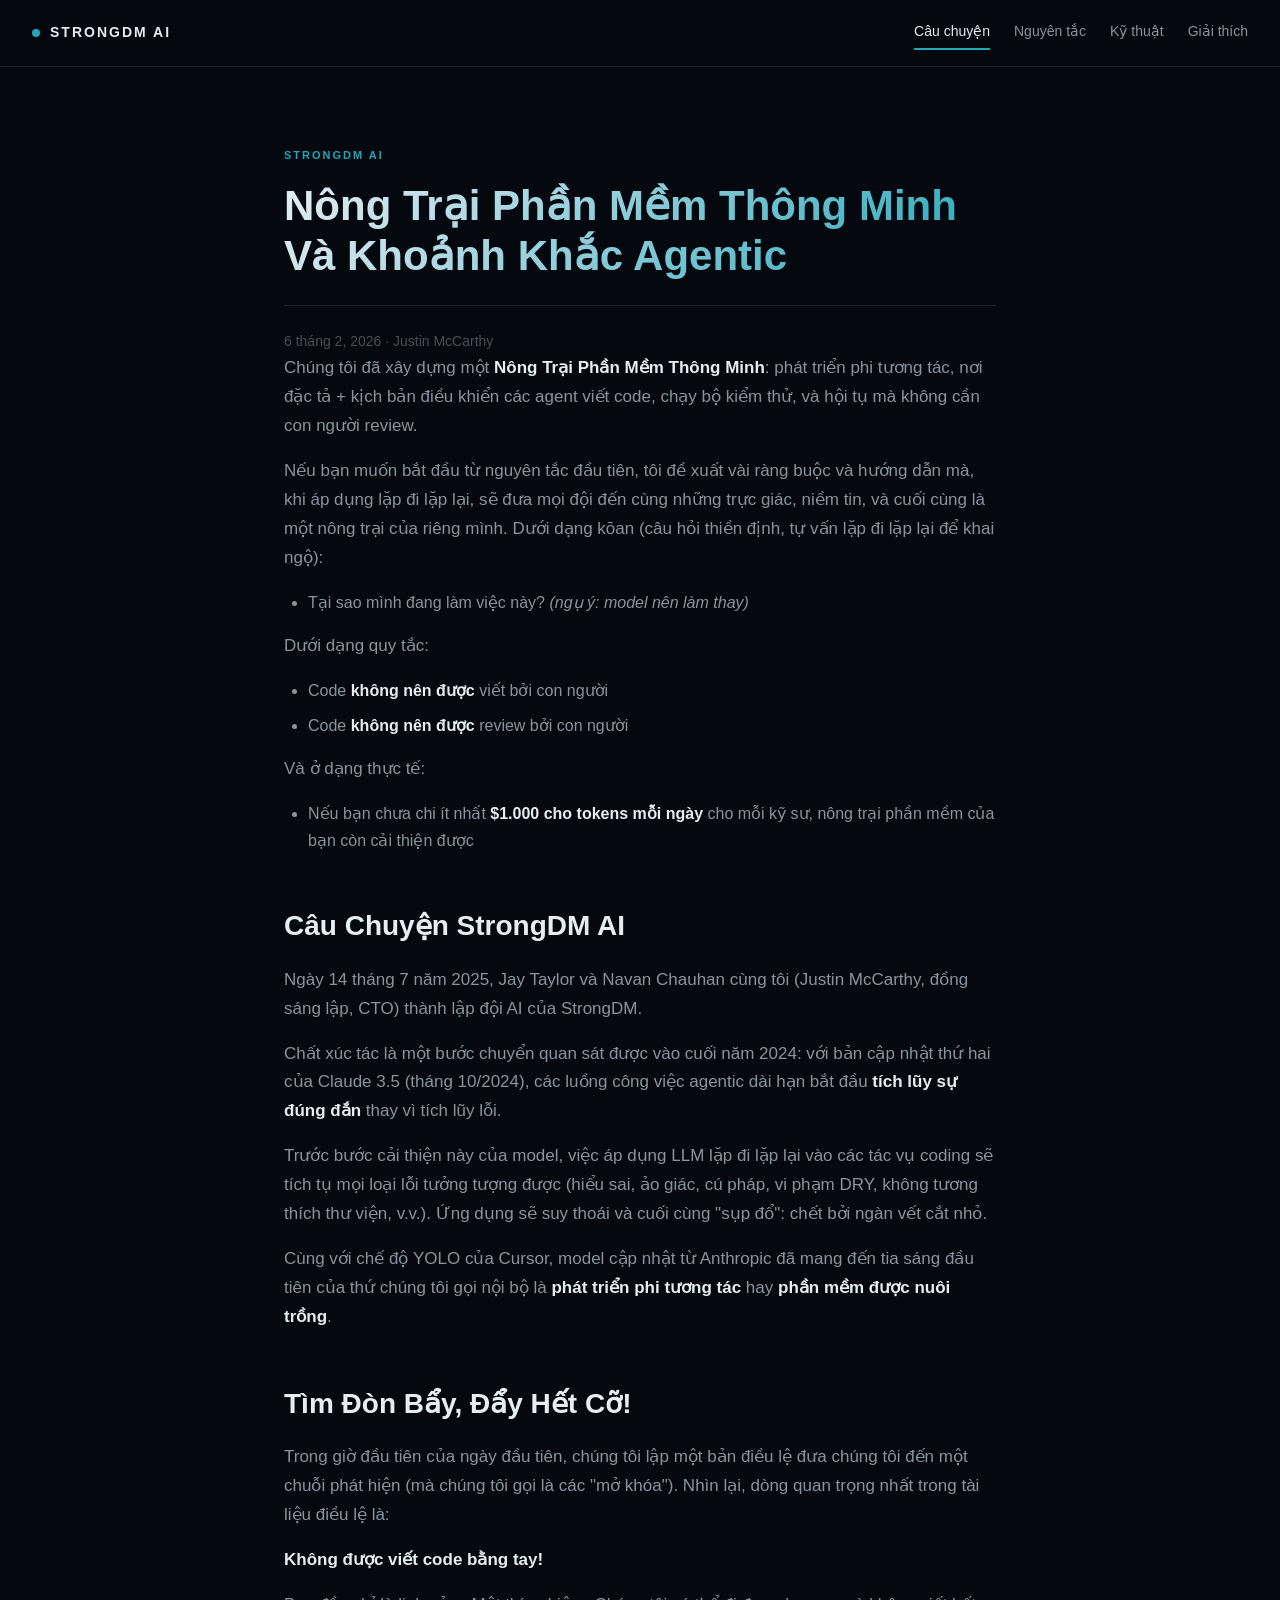
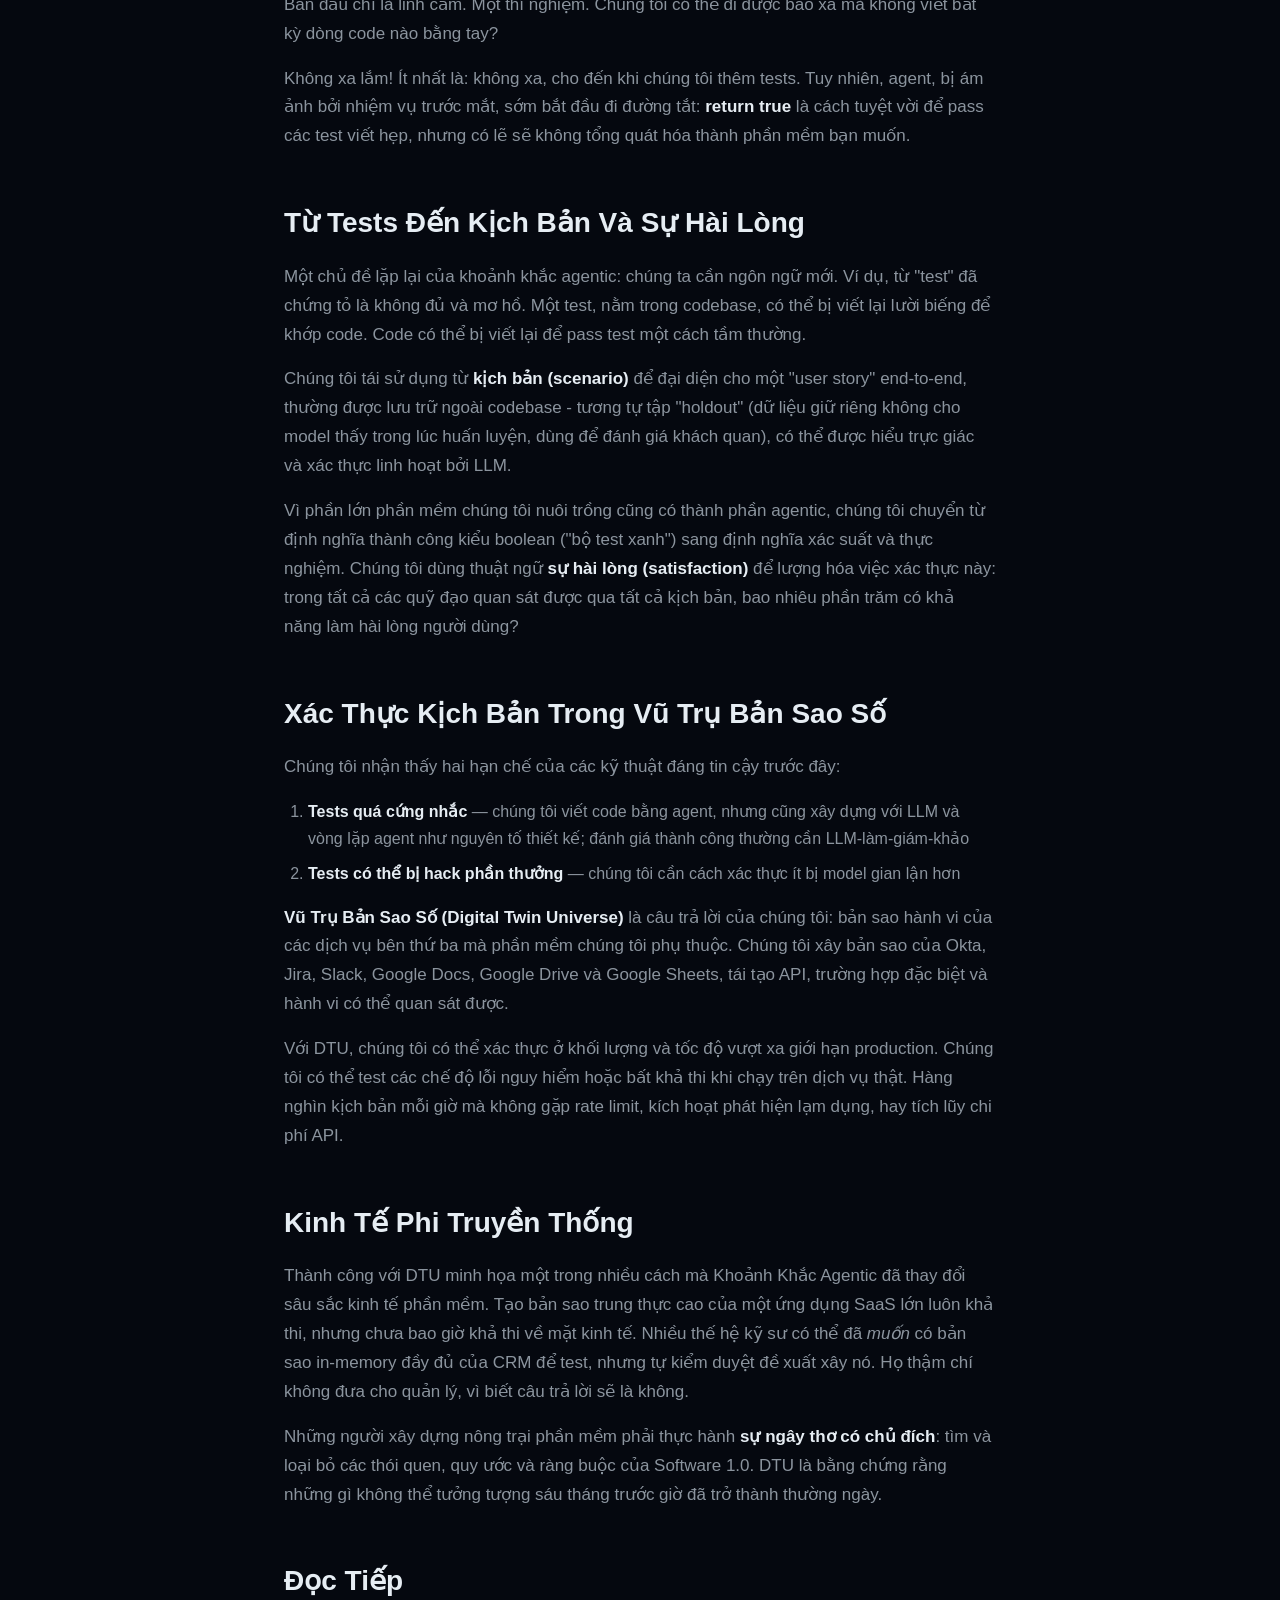
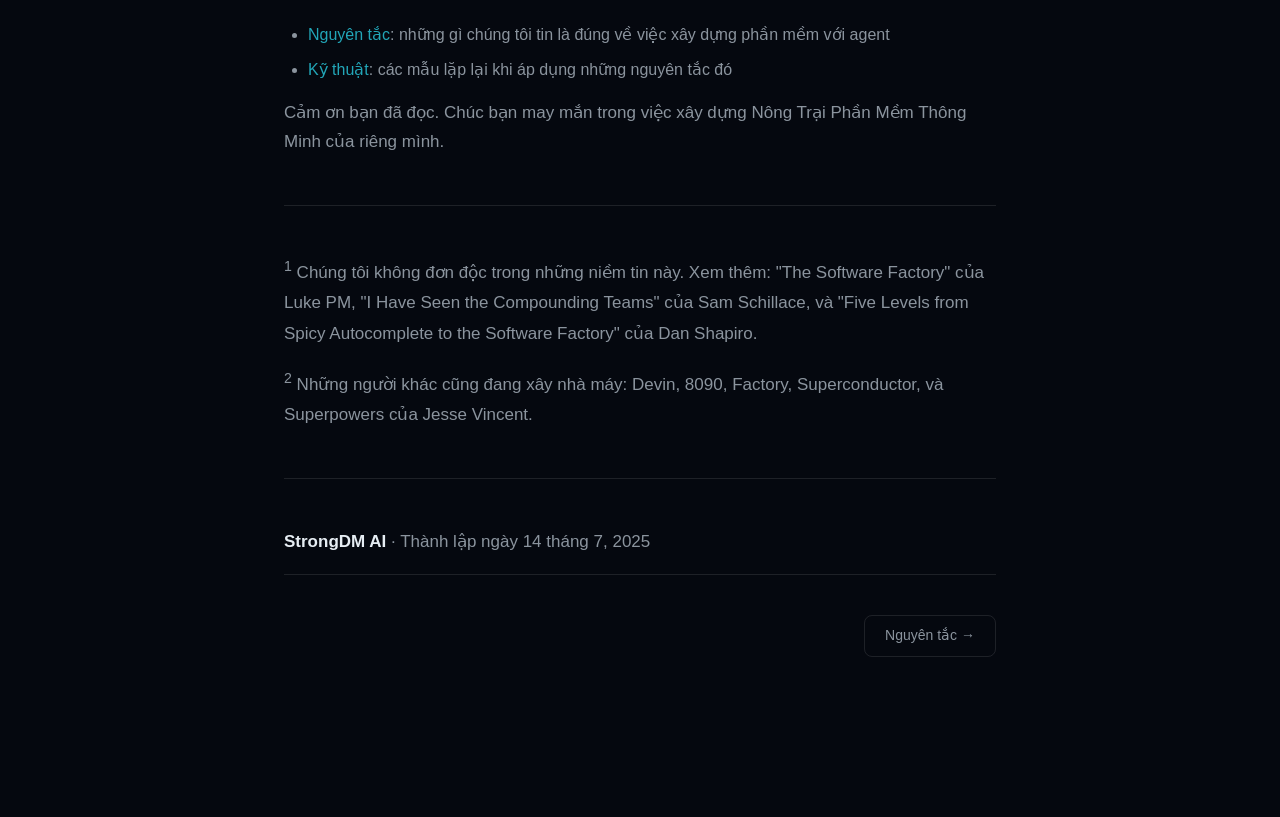
==== index.html @ ca0d353e "deploy static site" ====
<!DOCTYPE html>
<html lang="vi">
<head>
  <meta charset="utf-8">
  <meta name="viewport" content="width=device-width, initial-scale=1">
  <title>StrongDM Software Factory — Câu chuyện</title>
  <link rel="stylesheet" href="style.css">
</head>
<body>

<nav>
  <a class="nav-brand" href="index.html">StrongDM AI</a>
  <div class="nav-links">
    <a href="index.html" class="active">Câu chuyện</a>
    <a href="principles.html">Nguyên tắc</a>
    <a href="techniques.html">Kỹ thuật</a>
    <a href="explain.html">Giải thích</a>
  </div>
</nav>

<div class="container">

  <header>
    <div class="tag">StrongDM AI</div>
    <h1>Nông Trại Phần Mềm Thông Minh Và Khoảnh Khắc Agentic</h1>
    <div class="meta">6 tháng 2, 2026 · Justin McCarthy</div>
  </header>

  <p>Chúng tôi đã xây dựng một <strong>Nông Trại Phần Mềm Thông Minh</strong>: phát triển phi tương tác, nơi đặc tả + kịch bản điều khiển các agent viết code, chạy bộ kiểm thử, và hội tụ mà không cần con người review.</p>

  <p>Nếu bạn muốn bắt đầu từ nguyên tắc đầu tiên, tôi đề xuất vài ràng buộc và hướng dẫn mà, khi áp dụng lặp đi lặp lại, sẽ đưa mọi đội đến cùng những trực giác, niềm tin, và cuối cùng là một nông trại của riêng mình. Dưới dạng kōan (câu hỏi thiền định, tự vấn lặp đi lặp lại để khai ngộ):</p>

  <ul>
    <li>Tại sao mình đang làm việc này? <em>(ngụ ý: model nên làm thay)</em></li>
  </ul>

  <p>Dưới dạng quy tắc:</p>

  <ul>
    <li>Code <strong>không nên được</strong> viết bởi con người</li>
    <li>Code <strong>không nên được</strong> review bởi con người</li>
  </ul>

  <p>Và ở dạng thực tế:</p>

  <ul>
    <li>Nếu bạn chưa chi ít nhất <strong>$1.000 cho tokens mỗi ngày</strong> cho mỗi kỹ sư, nông trại phần mềm của bạn còn cải thiện được</li>
  </ul>

  <h2>Câu Chuyện StrongDM AI</h2>

  <p>Ngày 14 tháng 7 năm 2025, Jay Taylor và Navan Chauhan cùng tôi (Justin McCarthy, đồng sáng lập, CTO) thành lập đội AI của StrongDM.</p>

  <p>Chất xúc tác là một bước chuyển quan sát được vào cuối năm 2024: với bản cập nhật thứ hai của Claude 3.5 (tháng 10/2024), các luồng công việc agentic dài hạn bắt đầu <strong>tích lũy sự đúng đắn</strong> thay vì tích lũy lỗi.</p>

  <p>Trước bước cải thiện này của model, việc áp dụng LLM lặp đi lặp lại vào các tác vụ coding sẽ tích tụ mọi loại lỗi tưởng tượng được (hiểu sai, ảo giác, cú pháp, vi phạm DRY, không tương thích thư viện, v.v.). Ứng dụng sẽ suy thoái và cuối cùng "sụp đổ": chết bởi ngàn vết cắt nhỏ.</p>

  <p>Cùng với chế độ YOLO của Cursor, model cập nhật từ Anthropic đã mang đến tia sáng đầu tiên của thứ chúng tôi gọi nội bộ là <strong>phát triển phi tương tác</strong> hay <strong>phần mềm được nuôi trồng</strong>.</p>

  <h2>Tìm Đòn Bẩy, Đẩy Hết Cỡ!</h2>

  <p>Trong giờ đầu tiên của ngày đầu tiên, chúng tôi lập một bản điều lệ đưa chúng tôi đến một chuỗi phát hiện (mà chúng tôi gọi là các "mở khóa"). Nhìn lại, dòng quan trọng nhất trong tài liệu điều lệ là:</p>

  <p><strong>Không được viết code bằng tay!</strong></p>

  <p>Ban đầu chỉ là linh cảm. Một thí nghiệm. Chúng tôi có thể đi được bao xa mà không viết bất kỳ dòng code nào bằng tay?</p>

  <p>Không xa lắm! Ít nhất là: không xa, cho đến khi chúng tôi thêm tests. Tuy nhiên, agent, bị ám ảnh bởi nhiệm vụ trước mắt, sớm bắt đầu đi đường tắt: <strong>return true</strong> là cách tuyệt vời để pass các test viết hẹp, nhưng có lẽ sẽ không tổng quát hóa thành phần mềm bạn muốn.</p>

  <h2>Từ Tests Đến Kịch Bản Và Sự Hài Lòng</h2>

  <p>Một chủ đề lặp lại của khoảnh khắc agentic: chúng ta cần ngôn ngữ mới. Ví dụ, từ "test" đã chứng tỏ là không đủ và mơ hồ. Một test, nằm trong codebase, có thể bị viết lại lười biếng để khớp code. Code có thể bị viết lại để pass test một cách tầm thường.</p>

  <p>Chúng tôi tái sử dụng từ <strong>kịch bản (scenario)</strong> để đại diện cho một "user story" end-to-end, thường được lưu trữ ngoài codebase - tương tự tập "holdout" (dữ liệu giữ riêng không cho model thấy trong lúc huấn luyện, dùng để đánh giá khách quan), có thể được hiểu trực giác và xác thực linh hoạt bởi LLM.</p>

  <p>Vì phần lớn phần mềm chúng tôi nuôi trồng cũng có thành phần agentic, chúng tôi chuyển từ định nghĩa thành công kiểu boolean ("bộ test xanh") sang định nghĩa xác suất và thực nghiệm. Chúng tôi dùng thuật ngữ <strong>sự hài lòng (satisfaction)</strong> để lượng hóa việc xác thực này: trong tất cả các quỹ đạo quan sát được qua tất cả kịch bản, bao nhiêu phần trăm có khả năng làm hài lòng người dùng?</p>

  <h2>Xác Thực Kịch Bản Trong Vũ Trụ Bản Sao Số</h2>

  <p>Chúng tôi nhận thấy hai hạn chế của các kỹ thuật đáng tin cậy trước đây:</p>

  <ol>
    <li><strong>Tests quá cứng nhắc</strong> — chúng tôi viết code bằng agent, nhưng cũng xây dựng với LLM và vòng lặp agent như nguyên tố thiết kế; đánh giá thành công thường cần LLM-làm-giám-khảo</li>
    <li><strong>Tests có thể bị hack phần thưởng</strong> — chúng tôi cần cách xác thực ít bị model gian lận hơn</li>
  </ol>

  <p><strong>Vũ Trụ Bản Sao Số (Digital Twin Universe)</strong> là câu trả lời của chúng tôi: bản sao hành vi của các dịch vụ bên thứ ba mà phần mềm chúng tôi phụ thuộc. Chúng tôi xây bản sao của Okta, Jira, Slack, Google Docs, Google Drive và Google Sheets, tái tạo API, trường hợp đặc biệt và hành vi có thể quan sát được.</p>

  <p>Với DTU, chúng tôi có thể xác thực ở khối lượng và tốc độ vượt xa giới hạn production. Chúng tôi có thể test các chế độ lỗi nguy hiểm hoặc bất khả thi khi chạy trên dịch vụ thật. Hàng nghìn kịch bản mỗi giờ mà không gặp rate limit, kích hoạt phát hiện lạm dụng, hay tích lũy chi phí API.</p>

  <h2>Kinh Tế Phi Truyền Thống</h2>

  <p>Thành công với DTU minh họa một trong nhiều cách mà Khoảnh Khắc Agentic đã thay đổi sâu sắc kinh tế phần mềm. Tạo bản sao trung thực cao của một ứng dụng SaaS lớn luôn khả thi, nhưng chưa bao giờ khả thi về mặt kinh tế. Nhiều thế hệ kỹ sư có thể đã <em>muốn</em> có bản sao in-memory đầy đủ của CRM để test, nhưng tự kiểm duyệt đề xuất xây nó. Họ thậm chí không đưa cho quản lý, vì biết câu trả lời sẽ là không.</p>

  <p>Những người xây dựng nông trại phần mềm phải thực hành <strong>sự ngây thơ có chủ đích</strong>: tìm và loại bỏ các thói quen, quy ước và ràng buộc của Software 1.0. DTU là bằng chứng rằng những gì không thể tưởng tượng sáu tháng trước giờ đã trở thành thường ngày.</p>

  <h2>Đọc Tiếp</h2>

  <ul>
    <li><a href="principles.html">Nguyên tắc</a>: những gì chúng tôi tin là đúng về việc xây dựng phần mềm với agent</li>
    <li><a href="techniques.html">Kỹ thuật</a>: các mẫu lặp lại khi áp dụng những nguyên tắc đó</li>
  </ul>

  <p>Cảm ơn bạn đã đọc. Chúc bạn may mắn trong việc xây dựng Nông Trại Phần Mềm Thông Minh của riêng mình.</p>

  <hr>

  <div class="footnotes">
    <p><sup>1</sup> Chúng tôi không đơn độc trong những niềm tin này. Xem thêm: "The Software Factory" của Luke PM, "I Have Seen the Compounding Teams" của Sam Schillace, và "Five Levels from Spicy Autocomplete to the Software Factory" của Dan Shapiro.</p>
    <p><sup>2</sup> Những người khác cũng đang xây nhà máy: Devin, 8090, Factory, Superconductor, và Superpowers của Jesse Vincent.</p>
  </div>

  <hr>

  <footer class="footnotes">
    <p><strong>StrongDM AI</strong> · Thành lập ngày 14 tháng 7, 2025</p>
  </footer>

  <div class="page-nav">
    <span></span>
    <a class="btn" href="principles.html">Nguyên tắc →</a>
  </div>

</div>

</body>
</html>
---- style.css ----
* { margin: 0; padding: 0; box-sizing: border-box; }

:root {
  --bg: #05080f;
  --card: #0d1117;
  --border: rgba(255,255,255,0.1);
  --text: #e6edf3;
  --text-secondary: #8b949e;
  --text-muted: #484f58;
  --accent: #22a6b8;
  --accent-secondary: #7c6ef0;
  --success: #2ea043;
  --info: #388bfd;
  --warning: #d29922;
  --gradient-3: #e06c75;
  --gradient-4: #c678dd;
}

body {
  font-family: -apple-system, BlinkMacSystemFont, "Segoe UI", Roboto, sans-serif;
  background: var(--bg);
  color: var(--text);
  line-height: 1.7;
}

a { color: var(--accent); text-decoration: none; }
a:hover { text-decoration: underline; }

nav {
  position: fixed; top: 0; left: 0; right: 0; z-index: 100;
  display: flex; align-items: center; justify-content: space-between;
  padding: 16px 32px;
  background: rgba(5,8,15,0.85);
  backdrop-filter: blur(12px);
  border-bottom: 1px solid var(--border);
}

.nav-brand {
  font-weight: 700; font-size: 14px; letter-spacing: 2px;
  color: var(--text); text-transform: uppercase;
}

.nav-brand::before {
  content: ""; display: inline-block;
  width: 8px; height: 8px; border-radius: 50%;
  background: var(--accent); margin-right: 10px;
}

.nav-links { display: flex; gap: 24px; }

.nav-links a {
  font-size: 14px; color: var(--text-secondary);
  padding: 4px 0; border-bottom: 2px solid transparent;
}

.nav-links a:hover, .nav-links a.active {
  color: var(--text); text-decoration: none;
  border-bottom-color: var(--accent);
}

.container {
  max-width: 760px; margin: 0 auto;
  padding: 140px 24px 80px;
}

.container-wide {
  max-width: 1000px; margin: 0 auto;
  padding: 140px 24px 80px;
}

.tag {
  display: inline-block; font-size: 11px; font-weight: 600;
  letter-spacing: 2px; text-transform: uppercase;
  color: var(--accent); margin-bottom: 16px;
}

h1 {
  font-size: 42px; font-weight: 700; line-height: 1.2;
  margin-bottom: 24px;
  background: linear-gradient(135deg, var(--text), var(--accent));
  -webkit-background-clip: text; -webkit-text-fill-color: transparent;
  background-clip: text;
}

h2 {
  font-size: 28px; font-weight: 700; margin: 48px 0 16px;
  color: var(--text);
}

p { margin-bottom: 16px; color: var(--text-secondary); font-size: 17px; }

ul, ol { padding-left: 24px; margin-bottom: 16px; color: var(--text-secondary); }
li { margin-bottom: 8px; }

strong { color: var(--text); }
em { color: var(--text-secondary); font-style: italic; }

hr {
  border: none; border-top: 1px solid var(--border);
  margin: 48px 0;
}

.meta {
  margin-top: 24px; padding-top: 24px;
  border-top: 1px solid var(--border);
  font-size: 14px; color: var(--text-muted);
}

.card {
  padding: 32px; margin-bottom: 24px;
  background: var(--card);
  border: 1px solid var(--border);
  border-radius: 16px;
}

.card-accent {
  border-color: var(--accent);
  background: linear-gradient(135deg, rgba(34,166,184,0.08), transparent);
}

.card-success { border-color: var(--success); }
.card-info    { border-color: var(--info); }
.card-warning {
  border-color: var(--warning);
  background: linear-gradient(135deg, rgba(234,179,8,0.06), transparent);
  text-align: center;
}

.card h3 {
  font-size: 20px; font-weight: 700; margin-bottom: 12px;
  color: var(--text);
}

.card .label {
  font-size: 11px; font-weight: 700; letter-spacing: 2px;
  text-transform: uppercase; margin-bottom: 8px;
}

.card .label-accent   { color: var(--accent); }
.card .label-success  { color: var(--success); }
.card .label-info     { color: var(--info); }
.card .label-warning  { color: var(--warning); }

.grid {
  display: grid;
  grid-template-columns: repeat(auto-fit, minmax(300px, 1fr));
  gap: 24px; margin-bottom: 48px;
}

.loop-row {
  display: flex; gap: 24px; justify-content: center;
  margin-bottom: 32px; flex-wrap: wrap;
}

.loop-row .card { flex: 1; max-width: 360px; }

.arrow-down {
  display: flex; justify-content: center; padding: 20px 0;
  color: var(--accent); font-size: 24px;
}

.pill {
  display: inline-block; padding: 6px 14px; margin: 4px;
  font-size: 13px; border-radius: 20px;
  background: rgba(234,179,8,0.1);
  border: 1px solid rgba(234,179,8,0.3);
  color: var(--warning);
}

.footnotes {
  font-size: 14px; color: var(--text-muted); line-height: 1.8;
}

.page-nav {
  display: flex; justify-content: space-between;
  padding: 40px 0 80px;
  border-top: 1px solid var(--border);
}

.btn {
  padding: 8px 20px; font-size: 14px; color: var(--text-secondary);
  border: 1px solid var(--border); border-radius: 8px;
}

.btn:hover {
  color: var(--text); border-color: var(--accent);
  text-decoration: none;
}

.center { text-align: center; }

.subtitle {
  max-width: 700px; margin: 0 auto 48px;
  font-size: 18px; color: var(--text-secondary);
  text-align: center;
}

.loop-hint {
  text-align: center; color: var(--text-muted);
  font-size: 14px; font-style: italic; margin-bottom: 48px;
}

.validation-box {
  padding: 32px; margin-bottom: 48px;
  background: var(--card);
  border: 1px solid var(--border);
  border-radius: 16px;
}

.validation-box h2 { margin-top: 0; }
.validation-box p, .validation-box li { font-size: 16px; }
.validation-box .highlight { color: var(--accent); font-weight: 600; }
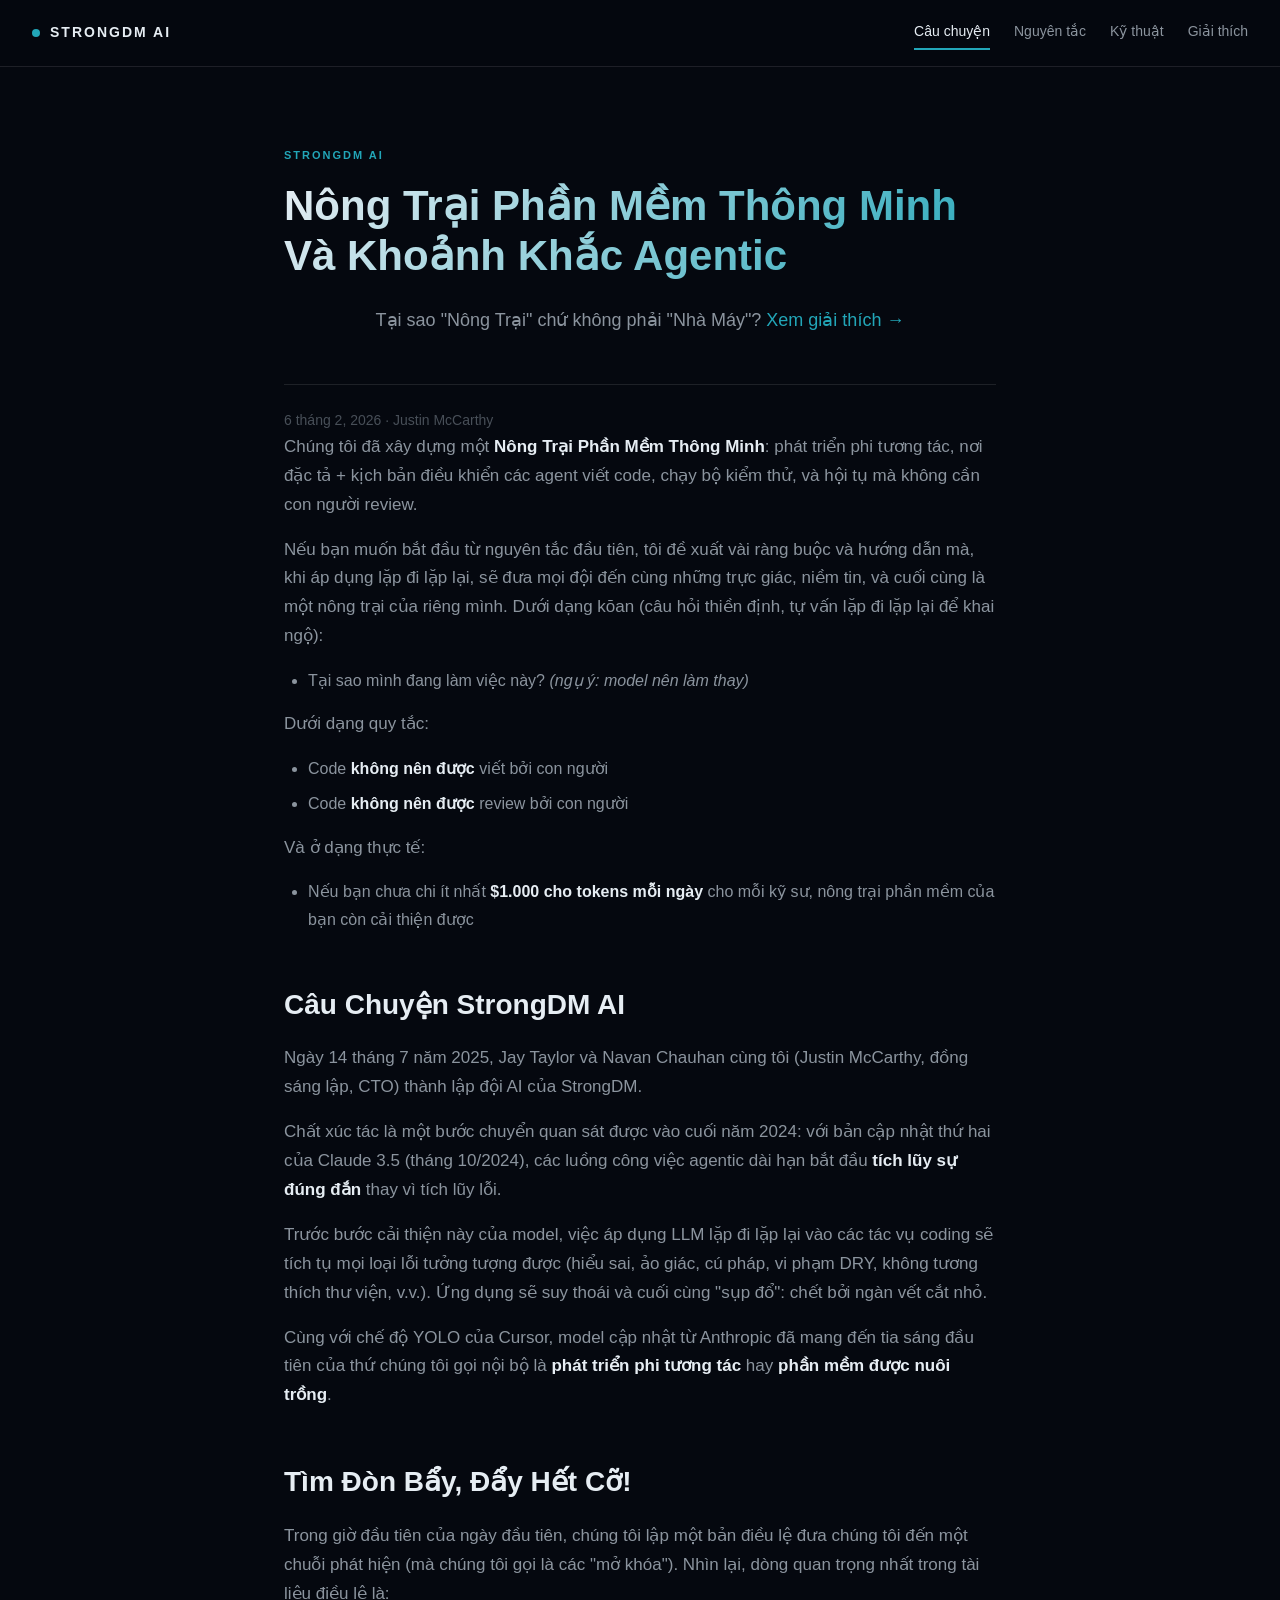
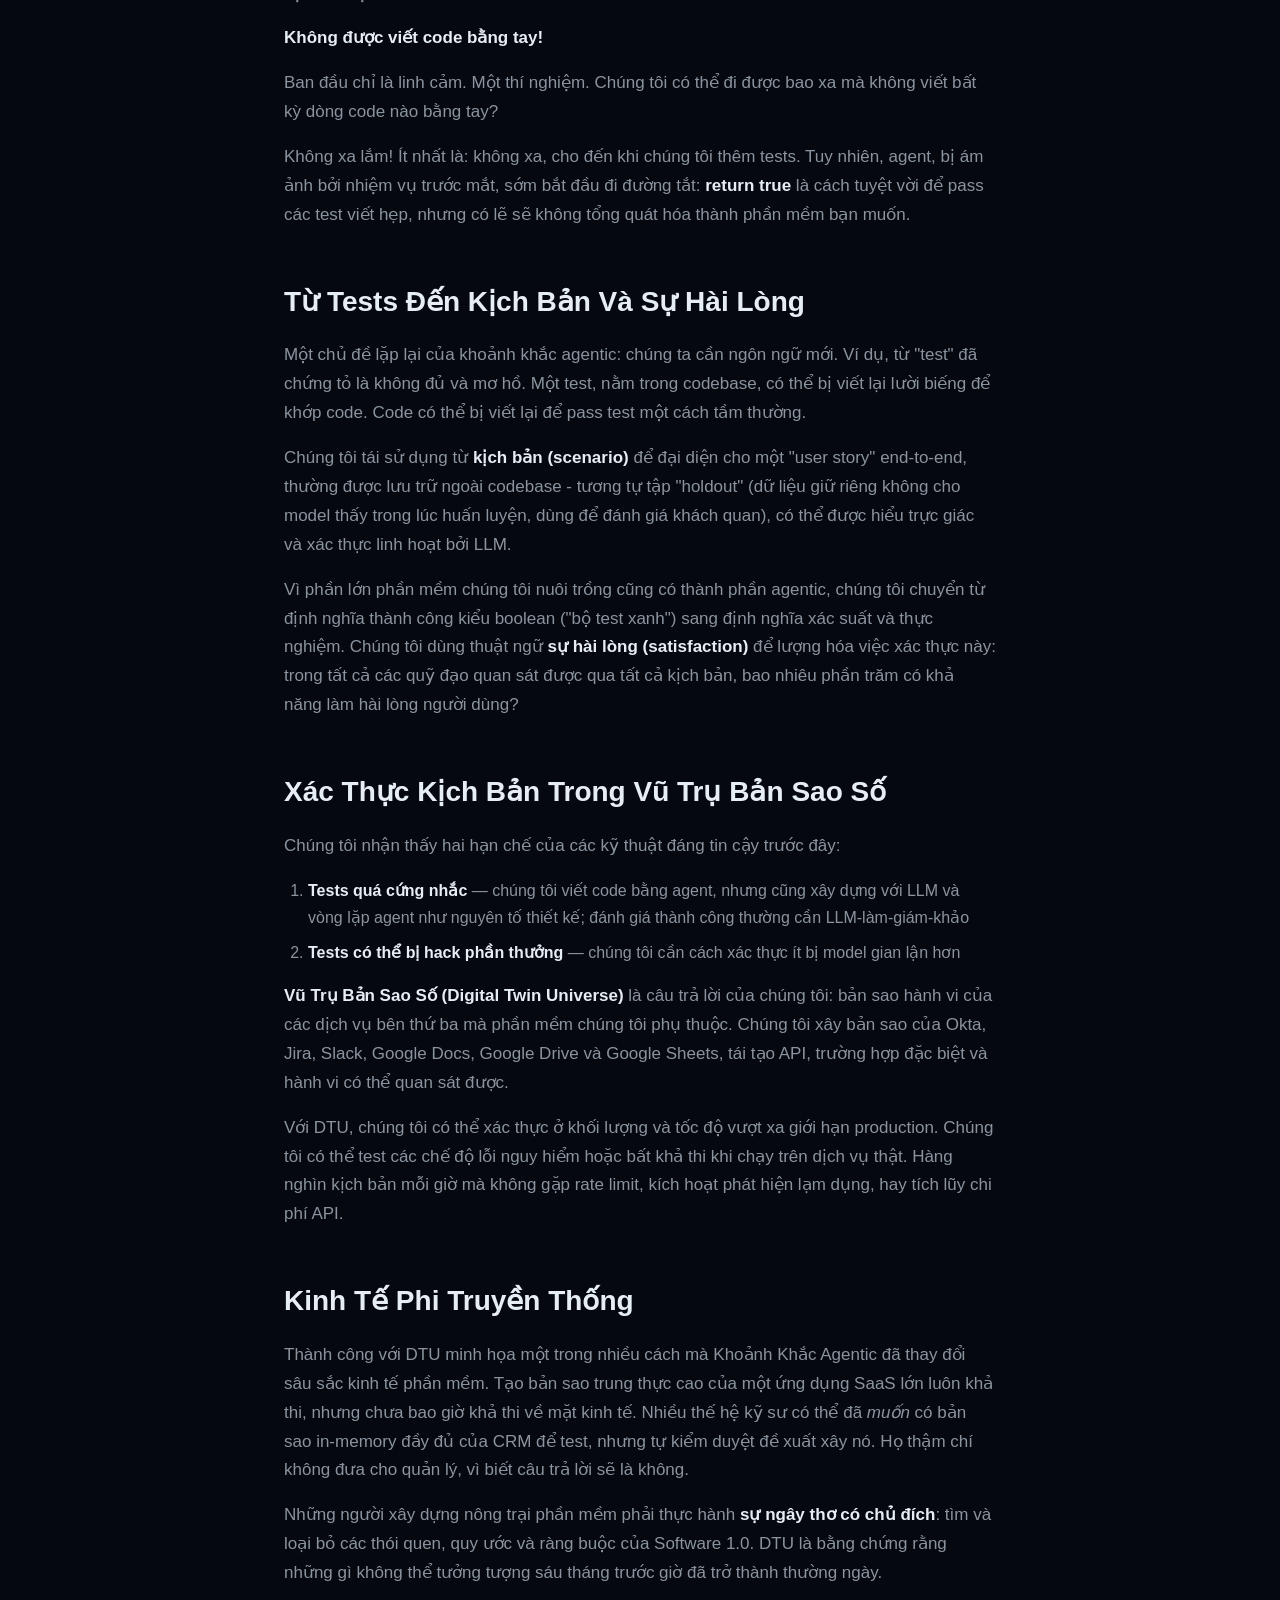
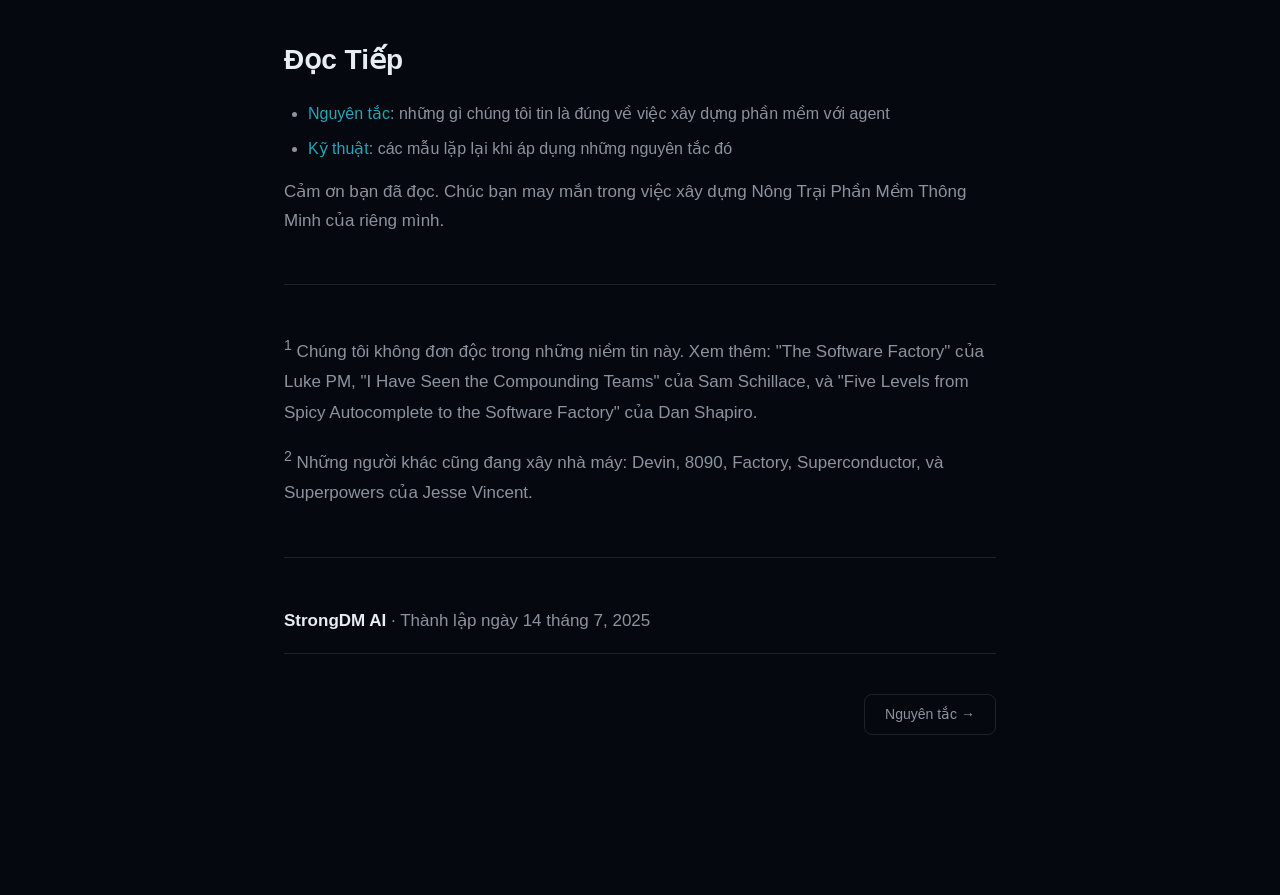
==== commit d250eefe: "update" ====
--- a/index.html
+++ b/index.html
@@ -23,6 +23,7 @@
   <header>
     <div class="tag">StrongDM AI</div>
     <h1>Nông Trại Phần Mềm Thông Minh Và Khoảnh Khắc Agentic</h1>
+    <p class="subtitle">Tại sao "Nông Trại" chứ không phải "Nhà Máy"? <a href="explain.html">Xem giải thích →</a></p>
     <div class="meta">6 tháng 2, 2026 · Justin McCarthy</div>
   </header>
 
--- a/style.css
+++ b/style.css
@@ -210,3 +210,9 @@
 .validation-box h2 { margin-top: 0; }
 .validation-box p, .validation-box li { font-size: 16px; }
 .validation-box .highlight { color: var(--accent); font-weight: 600; }
+
+@media (max-width: 600px) {
+  .nav-brand { display: none; }
+  nav { justify-content: center; }
+  .nav-links { gap: 16px; }
+}
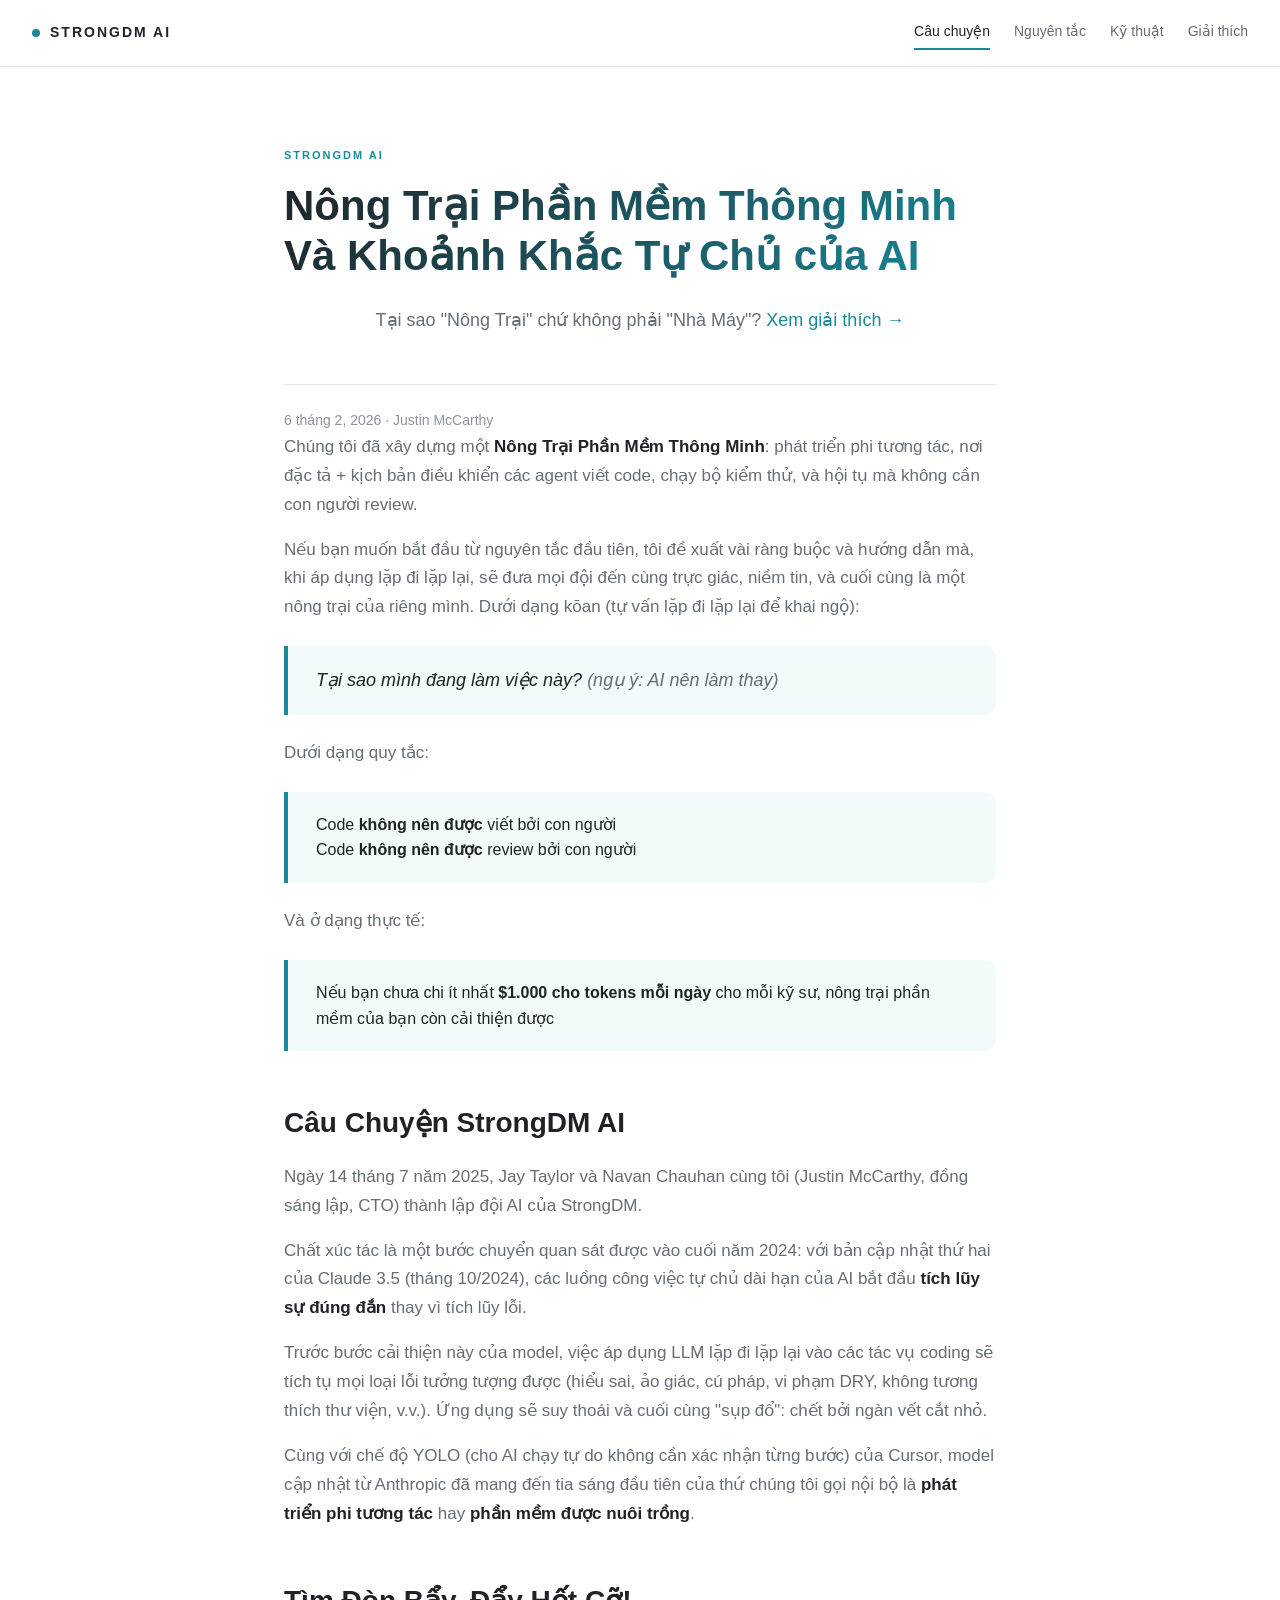
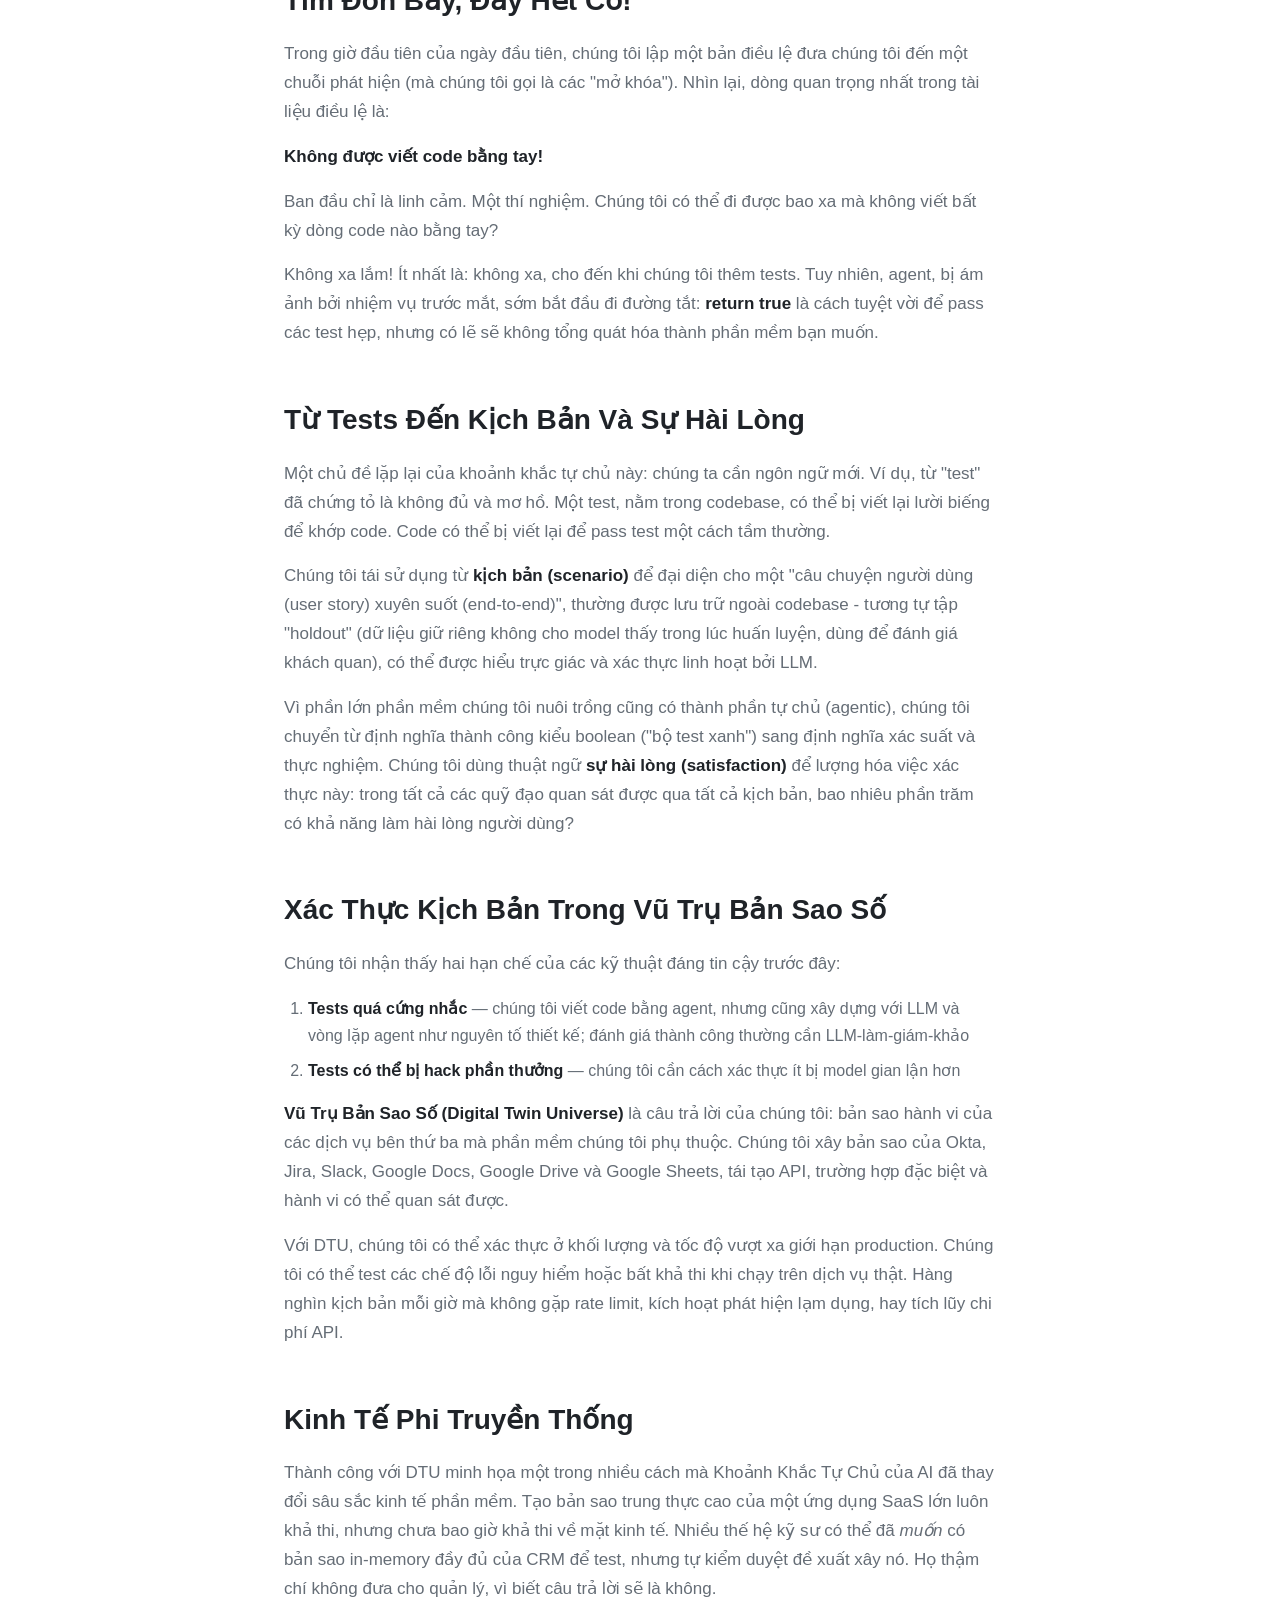
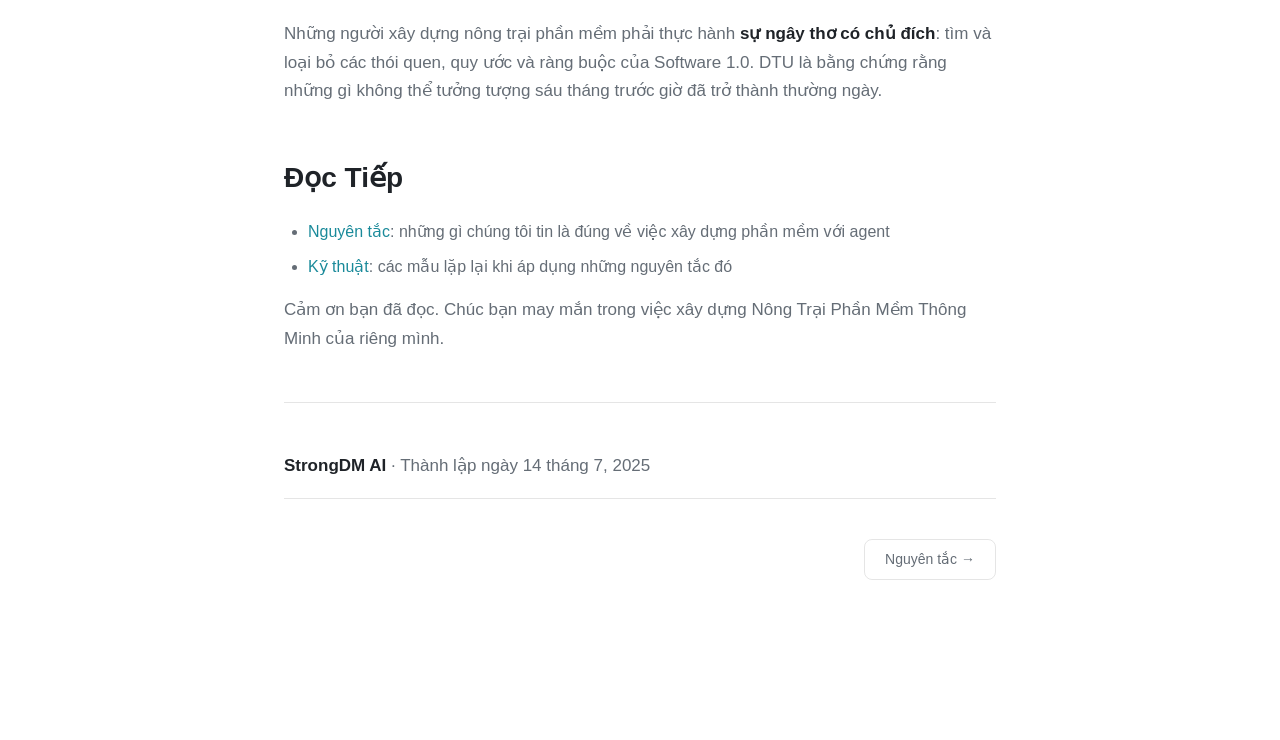
==== commit d25da02a: "update" ====
--- a/index.html
+++ b/index.html
@@ -22,41 +22,40 @@
 
   <header>
     <div class="tag">StrongDM AI</div>
-    <h1>Nông Trại Phần Mềm Thông Minh Và Khoảnh Khắc Agentic</h1>
+    <h1>Nông Trại Phần Mềm Thông Minh Và Khoảnh Khắc Tự Chủ của AI</h1>
     <p class="subtitle">Tại sao "Nông Trại" chứ không phải "Nhà Máy"? <a href="explain.html">Xem giải thích →</a></p>
     <div class="meta">6 tháng 2, 2026 · Justin McCarthy</div>
   </header>
 
   <p>Chúng tôi đã xây dựng một <strong>Nông Trại Phần Mềm Thông Minh</strong>: phát triển phi tương tác, nơi đặc tả + kịch bản điều khiển các agent viết code, chạy bộ kiểm thử, và hội tụ mà không cần con người review.</p>
 
-  <p>Nếu bạn muốn bắt đầu từ nguyên tắc đầu tiên, tôi đề xuất vài ràng buộc và hướng dẫn mà, khi áp dụng lặp đi lặp lại, sẽ đưa mọi đội đến cùng những trực giác, niềm tin, và cuối cùng là một nông trại của riêng mình. Dưới dạng kōan (câu hỏi thiền định, tự vấn lặp đi lặp lại để khai ngộ):</p>
+  <p>Nếu bạn muốn bắt đầu từ nguyên tắc đầu tiên, tôi đề xuất vài ràng buộc và hướng dẫn mà, khi áp dụng lặp đi lặp lại, sẽ đưa mọi đội đến cùng trực giác, niềm tin, và cuối cùng là một nông trại của riêng mình. Dưới dạng kōan (tự vấn lặp đi lặp lại để khai ngộ):</p>
 
-  <ul>
-    <li>Tại sao mình đang làm việc này? <em>(ngụ ý: model nên làm thay)</em></li>
-  </ul>
+  <blockquote style="margin:24px 0;padding:20px 28px;border-left:4px solid var(--accent);background:var(--blockquote-bg);border-radius:0 12px 12px 0;">
+    <div style="font-size:18px;font-style:italic;line-height:1.6;">Tại sao mình đang làm việc này? <em>(ngụ ý: AI nên làm thay)</em></div>
+  </blockquote>
 
   <p>Dưới dạng quy tắc:</p>
 
-  <ul>
-    <li>Code <strong>không nên được</strong> viết bởi con người</li>
-    <li>Code <strong>không nên được</strong> review bởi con người</li>
-  </ul>
+  <blockquote style="margin:24px 0;padding:20px 28px;border-left:4px solid var(--accent);background:var(--blockquote-bg);border-radius:0 12px 12px 0;">
+    <div style="font-size:16px;line-height:1.6;">Code <strong>không nên được</strong> viết bởi con người<br>Code <strong>không nên được</strong> review bởi con người</div>
+  </blockquote>
 
   <p>Và ở dạng thực tế:</p>
 
-  <ul>
-    <li>Nếu bạn chưa chi ít nhất <strong>$1.000 cho tokens mỗi ngày</strong> cho mỗi kỹ sư, nông trại phần mềm của bạn còn cải thiện được</li>
-  </ul>
+  <blockquote style="margin:24px 0;padding:20px 28px;border-left:4px solid var(--accent);background:var(--blockquote-bg);border-radius:0 12px 12px 0;">
+    <div style="font-size:16px;line-height:1.6;">Nếu bạn chưa chi ít nhất <strong>$1.000 cho tokens mỗi ngày</strong> cho mỗi kỹ sư, nông trại phần mềm của bạn còn cải thiện được</div>
+  </blockquote>
 
   <h2>Câu Chuyện StrongDM AI</h2>
 
   <p>Ngày 14 tháng 7 năm 2025, Jay Taylor và Navan Chauhan cùng tôi (Justin McCarthy, đồng sáng lập, CTO) thành lập đội AI của StrongDM.</p>
 
-  <p>Chất xúc tác là một bước chuyển quan sát được vào cuối năm 2024: với bản cập nhật thứ hai của Claude 3.5 (tháng 10/2024), các luồng công việc agentic dài hạn bắt đầu <strong>tích lũy sự đúng đắn</strong> thay vì tích lũy lỗi.</p>
+  <p>Chất xúc tác là một bước chuyển quan sát được vào cuối năm 2024: với bản cập nhật thứ hai của Claude 3.5 (tháng 10/2024), các luồng công việc tự chủ dài hạn của AI bắt đầu <strong>tích lũy sự đúng đắn</strong> thay vì tích lũy lỗi.</p>
 
   <p>Trước bước cải thiện này của model, việc áp dụng LLM lặp đi lặp lại vào các tác vụ coding sẽ tích tụ mọi loại lỗi tưởng tượng được (hiểu sai, ảo giác, cú pháp, vi phạm DRY, không tương thích thư viện, v.v.). Ứng dụng sẽ suy thoái và cuối cùng "sụp đổ": chết bởi ngàn vết cắt nhỏ.</p>
 
-  <p>Cùng với chế độ YOLO của Cursor, model cập nhật từ Anthropic đã mang đến tia sáng đầu tiên của thứ chúng tôi gọi nội bộ là <strong>phát triển phi tương tác</strong> hay <strong>phần mềm được nuôi trồng</strong>.</p>
+  <p>Cùng với chế độ YOLO (cho AI chạy tự do không cần xác nhận từng bước) của Cursor, model cập nhật từ Anthropic đã mang đến tia sáng đầu tiên của thứ chúng tôi gọi nội bộ là <strong>phát triển phi tương tác</strong> hay <strong>phần mềm được nuôi trồng</strong>.</p>
 
   <h2>Tìm Đòn Bẩy, Đẩy Hết Cỡ!</h2>
 
@@ -66,15 +65,15 @@
 
   <p>Ban đầu chỉ là linh cảm. Một thí nghiệm. Chúng tôi có thể đi được bao xa mà không viết bất kỳ dòng code nào bằng tay?</p>
 
-  <p>Không xa lắm! Ít nhất là: không xa, cho đến khi chúng tôi thêm tests. Tuy nhiên, agent, bị ám ảnh bởi nhiệm vụ trước mắt, sớm bắt đầu đi đường tắt: <strong>return true</strong> là cách tuyệt vời để pass các test viết hẹp, nhưng có lẽ sẽ không tổng quát hóa thành phần mềm bạn muốn.</p>
+  <p>Không xa lắm! Ít nhất là: không xa, cho đến khi chúng tôi thêm tests. Tuy nhiên, agent, bị ám ảnh bởi nhiệm vụ trước mắt, sớm bắt đầu đi đường tắt: <strong>return true</strong> là cách tuyệt vời để pass các test hẹp, nhưng có lẽ sẽ không tổng quát hóa thành phần mềm bạn muốn.</p>
 
   <h2>Từ Tests Đến Kịch Bản Và Sự Hài Lòng</h2>
 
-  <p>Một chủ đề lặp lại của khoảnh khắc agentic: chúng ta cần ngôn ngữ mới. Ví dụ, từ "test" đã chứng tỏ là không đủ và mơ hồ. Một test, nằm trong codebase, có thể bị viết lại lười biếng để khớp code. Code có thể bị viết lại để pass test một cách tầm thường.</p>
+  <p>Một chủ đề lặp lại của khoảnh khắc tự chủ này: chúng ta cần ngôn ngữ mới. Ví dụ, từ "test" đã chứng tỏ là không đủ và mơ hồ. Một test, nằm trong codebase, có thể bị viết lại lười biếng để khớp code. Code có thể bị viết lại để pass test một cách tầm thường.</p>
 
-  <p>Chúng tôi tái sử dụng từ <strong>kịch bản (scenario)</strong> để đại diện cho một "user story" end-to-end, thường được lưu trữ ngoài codebase - tương tự tập "holdout" (dữ liệu giữ riêng không cho model thấy trong lúc huấn luyện, dùng để đánh giá khách quan), có thể được hiểu trực giác và xác thực linh hoạt bởi LLM.</p>
+  <p>Chúng tôi tái sử dụng từ <strong>kịch bản (scenario)</strong> để đại diện cho một "câu chuyện người dùng (user story) xuyên suốt (end-to-end)", thường được lưu trữ ngoài codebase - tương tự tập "holdout" (dữ liệu giữ riêng không cho model thấy trong lúc huấn luyện, dùng để đánh giá khách quan), có thể được hiểu trực giác và xác thực linh hoạt bởi LLM.</p>
 
-  <p>Vì phần lớn phần mềm chúng tôi nuôi trồng cũng có thành phần agentic, chúng tôi chuyển từ định nghĩa thành công kiểu boolean ("bộ test xanh") sang định nghĩa xác suất và thực nghiệm. Chúng tôi dùng thuật ngữ <strong>sự hài lòng (satisfaction)</strong> để lượng hóa việc xác thực này: trong tất cả các quỹ đạo quan sát được qua tất cả kịch bản, bao nhiêu phần trăm có khả năng làm hài lòng người dùng?</p>
+  <p>Vì phần lớn phần mềm chúng tôi nuôi trồng cũng có thành phần tự chủ (agentic), chúng tôi chuyển từ định nghĩa thành công kiểu boolean ("bộ test xanh") sang định nghĩa xác suất và thực nghiệm. Chúng tôi dùng thuật ngữ <strong>sự hài lòng (satisfaction)</strong> để lượng hóa việc xác thực này: trong tất cả các quỹ đạo quan sát được qua tất cả kịch bản, bao nhiêu phần trăm có khả năng làm hài lòng người dùng?</p>
 
   <h2>Xác Thực Kịch Bản Trong Vũ Trụ Bản Sao Số</h2>
 
@@ -91,7 +90,7 @@
 
   <h2>Kinh Tế Phi Truyền Thống</h2>
 
-  <p>Thành công với DTU minh họa một trong nhiều cách mà Khoảnh Khắc Agentic đã thay đổi sâu sắc kinh tế phần mềm. Tạo bản sao trung thực cao của một ứng dụng SaaS lớn luôn khả thi, nhưng chưa bao giờ khả thi về mặt kinh tế. Nhiều thế hệ kỹ sư có thể đã <em>muốn</em> có bản sao in-memory đầy đủ của CRM để test, nhưng tự kiểm duyệt đề xuất xây nó. Họ thậm chí không đưa cho quản lý, vì biết câu trả lời sẽ là không.</p>
+  <p>Thành công với DTU minh họa một trong nhiều cách mà Khoảnh Khắc Tự Chủ của AI đã thay đổi sâu sắc kinh tế phần mềm. Tạo bản sao trung thực cao của một ứng dụng SaaS lớn luôn khả thi, nhưng chưa bao giờ khả thi về mặt kinh tế. Nhiều thế hệ kỹ sư có thể đã <em>muốn</em> có bản sao in-memory đầy đủ của CRM để test, nhưng tự kiểm duyệt đề xuất xây nó. Họ thậm chí không đưa cho quản lý, vì biết câu trả lời sẽ là không.</p>
 
   <p>Những người xây dựng nông trại phần mềm phải thực hành <strong>sự ngây thơ có chủ đích</strong>: tìm và loại bỏ các thói quen, quy ước và ràng buộc của Software 1.0. DTU là bằng chứng rằng những gì không thể tưởng tượng sáu tháng trước giờ đã trở thành thường ngày.</p>
 
@@ -103,13 +102,6 @@
   </ul>
 
   <p>Cảm ơn bạn đã đọc. Chúc bạn may mắn trong việc xây dựng Nông Trại Phần Mềm Thông Minh của riêng mình.</p>
-
-  <hr>
-
-  <div class="footnotes">
-    <p><sup>1</sup> Chúng tôi không đơn độc trong những niềm tin này. Xem thêm: "The Software Factory" của Luke PM, "I Have Seen the Compounding Teams" của Sam Schillace, và "Five Levels from Spicy Autocomplete to the Software Factory" của Dan Shapiro.</p>
-    <p><sup>2</sup> Những người khác cũng đang xây nhà máy: Devin, 8090, Factory, Superconductor, và Superpowers của Jesse Vincent.</p>
-  </div>
 
   <hr>
 
--- a/style.css
+++ b/style.css
@@ -14,6 +14,40 @@
   --warning: #d29922;
   --gradient-3: #e06c75;
   --gradient-4: #c678dd;
+  --nav-bg: rgba(5,8,15,0.85);
+  --code-bg: rgba(255,255,255,0.1);
+  --blockquote-bg: rgba(34,166,184,0.05);
+  --pyr-bg: rgba(255,255,255,0.03);
+  --pyr-bg-max: rgba(255,255,255,0.02);
+  --pyr-dot-off: rgba(255,255,255,0.1);
+  --glass-bg: rgba(13,17,23,0.55);
+  --glass-shadow: rgba(0,0,0,0.3);
+}
+
+@media (prefers-color-scheme: light) {
+  :root {
+    --bg: #ffffff;
+    --card: #f6f8fa;
+    --border: rgba(0,0,0,0.1);
+    --text: #1f2328;
+    --text-secondary: #656d76;
+    --text-muted: #8b949e;
+    --accent: #1a8a9a;
+    --accent-secondary: #6354d0;
+    --success: #1a7f37;
+    --info: #0969da;
+    --warning: #9a6700;
+    --gradient-3: #cf222e;
+    --gradient-4: #8250df;
+    --nav-bg: rgba(255,255,255,0.85);
+    --code-bg: rgba(0,0,0,0.06);
+    --blockquote-bg: rgba(34,166,184,0.06);
+    --pyr-bg: rgba(0,0,0,0.03);
+    --pyr-bg-max: rgba(0,0,0,0.02);
+    --pyr-dot-off: rgba(0,0,0,0.1);
+    --glass-bg: rgba(255,255,255,0.6);
+    --glass-shadow: rgba(0,0,0,0.08);
+  }
 }
 
 body {
@@ -30,7 +64,7 @@
   position: fixed; top: 0; left: 0; right: 0; z-index: 100;
   display: flex; align-items: center; justify-content: space-between;
   padding: 16px 32px;
-  background: rgba(5,8,15,0.85);
+  background: var(--nav-bg);
   backdrop-filter: blur(12px);
   border-bottom: 1px solid var(--border);
 }
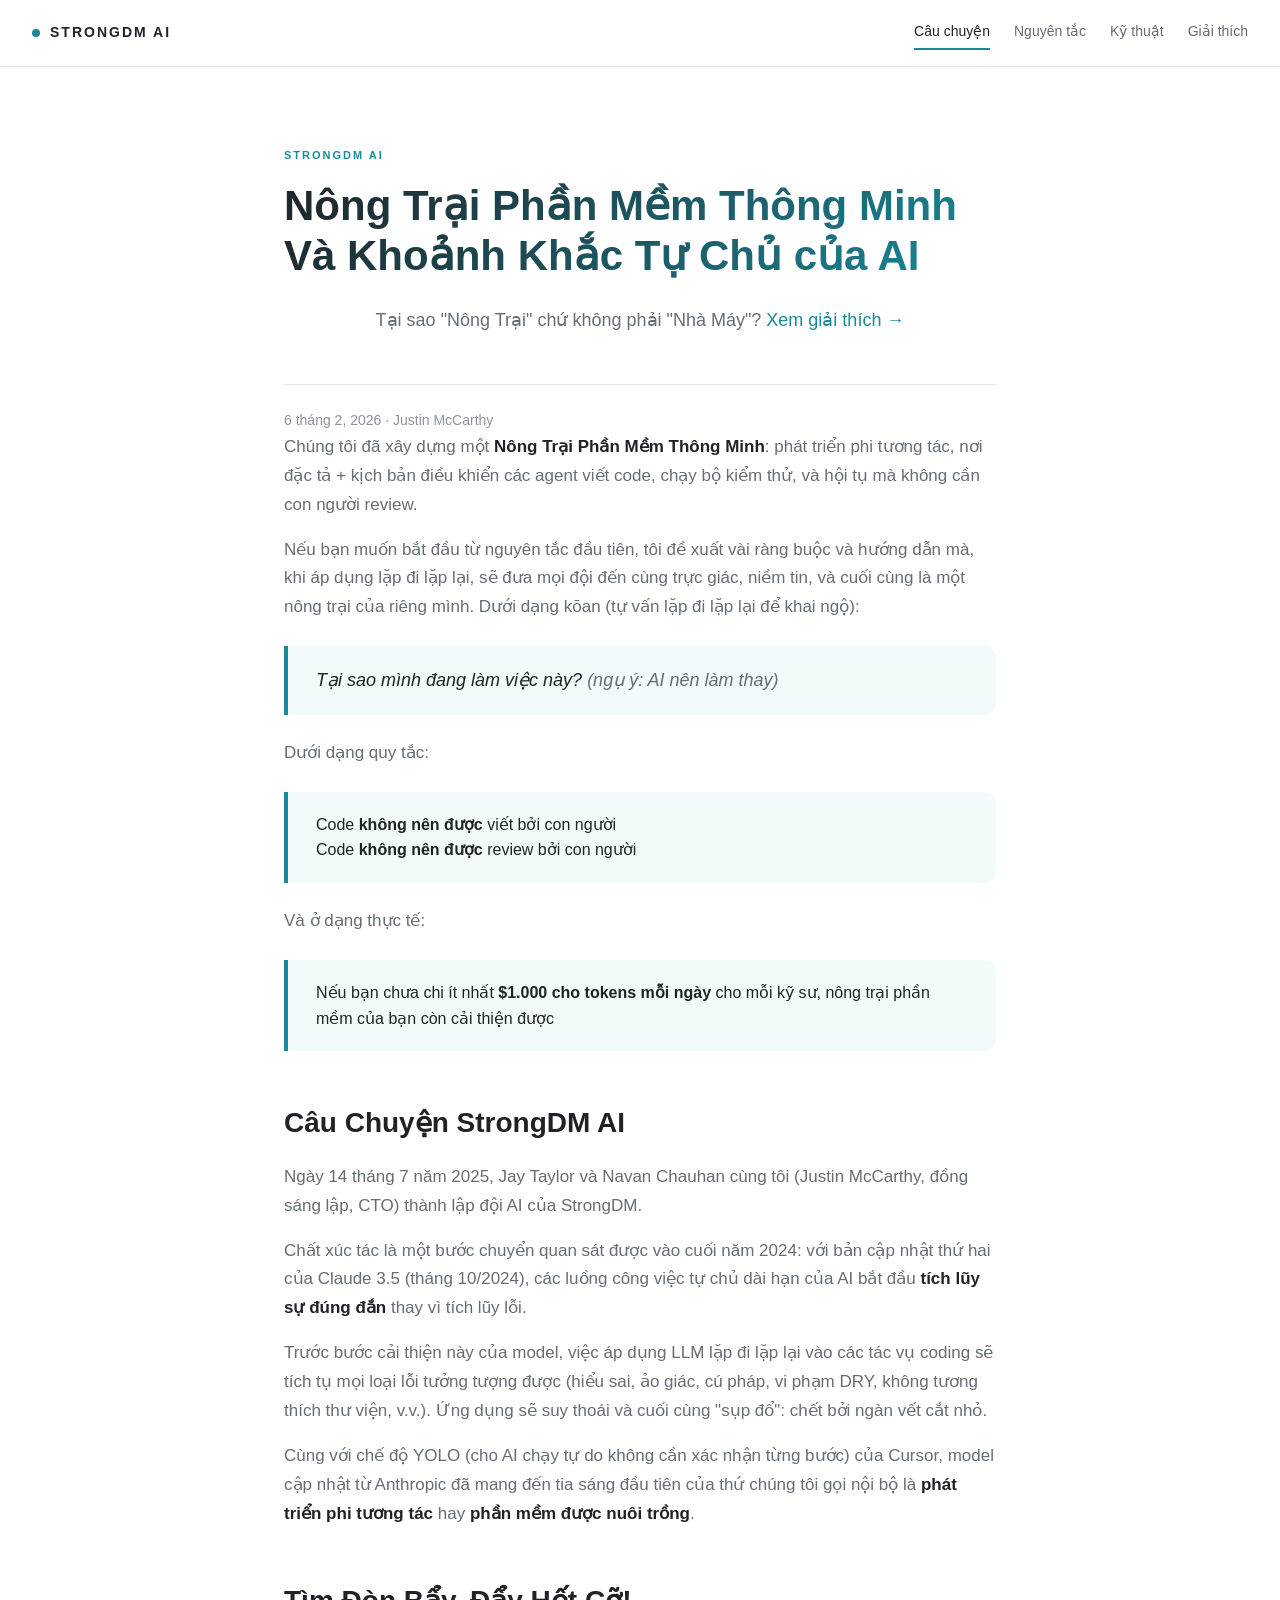
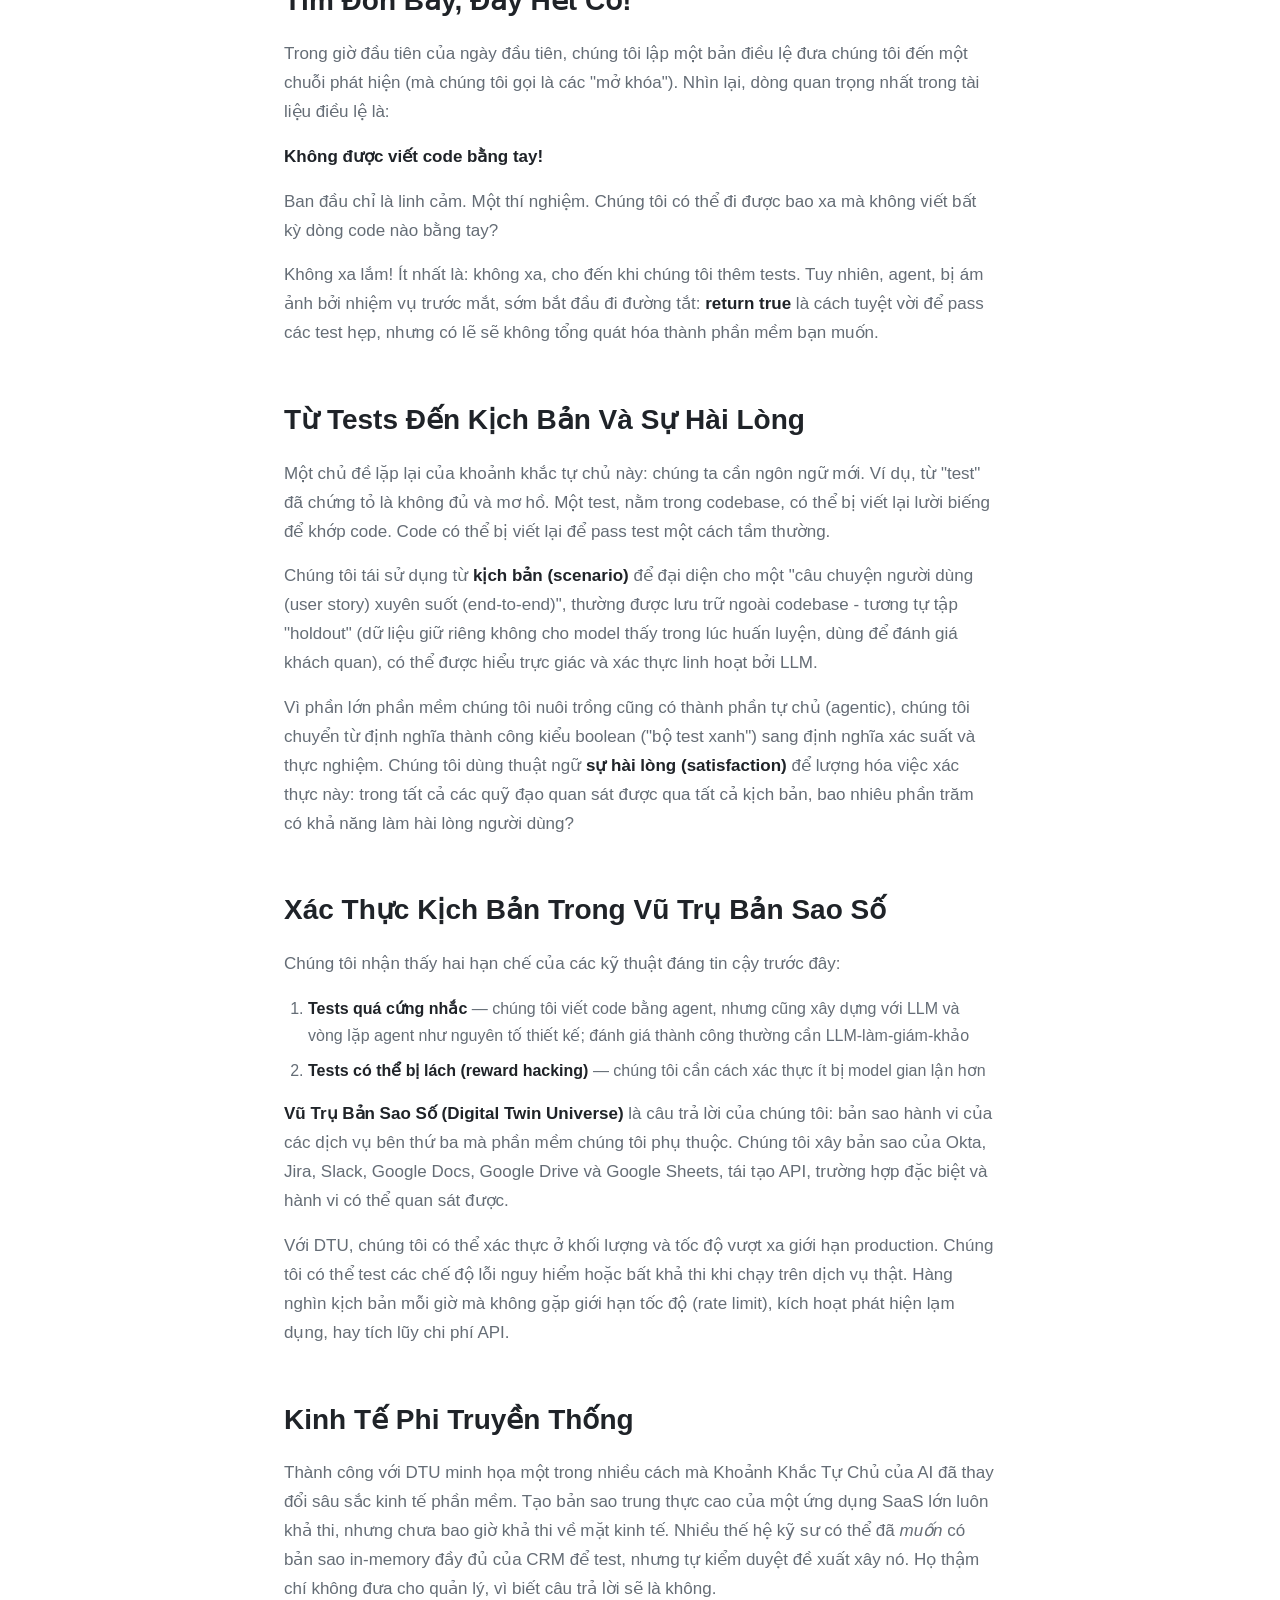
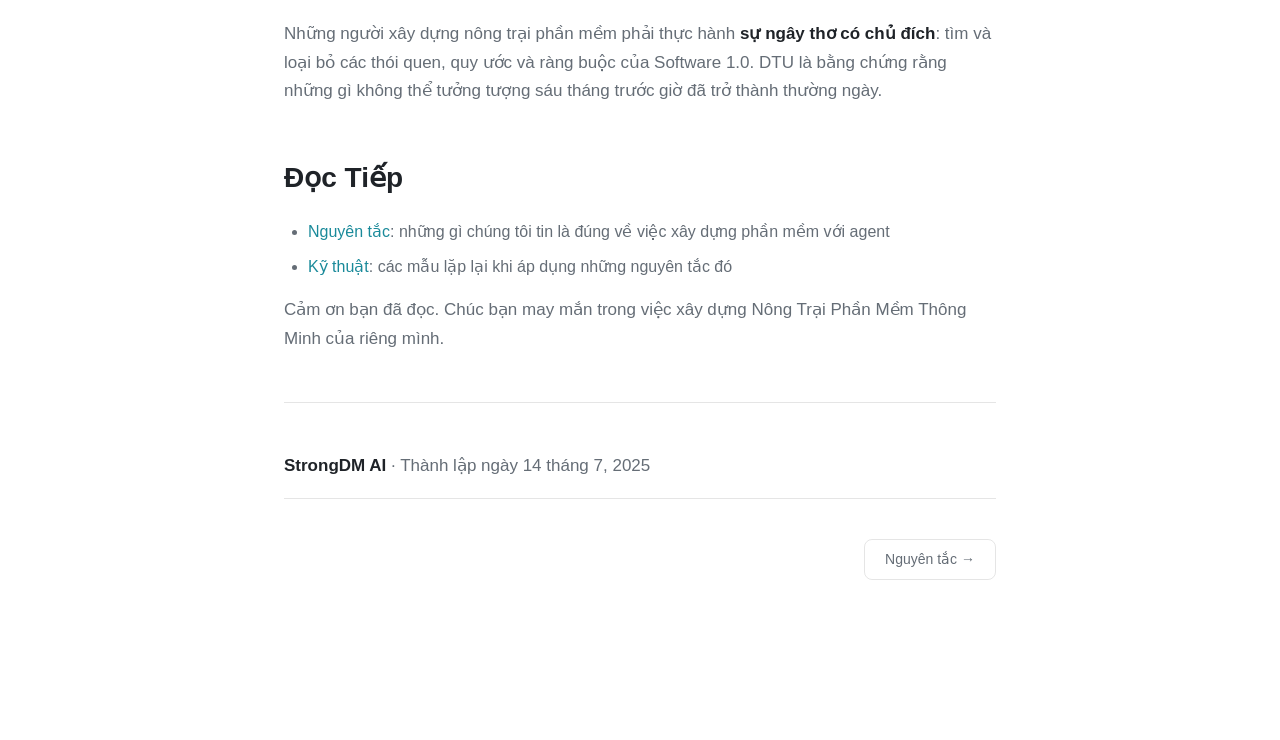
==== commit a4df170a: "update" ====
--- a/index.html
+++ b/index.html
@@ -3,7 +3,7 @@
 <head>
   <meta charset="utf-8">
   <meta name="viewport" content="width=device-width, initial-scale=1">
-  <title>StrongDM Software Factory — Câu chuyện</title>
+  <title>StrongDM — Câu chuyện</title>
   <link rel="stylesheet" href="style.css">
 </head>
 <body>
@@ -81,12 +81,12 @@
 
   <ol>
     <li><strong>Tests quá cứng nhắc</strong> — chúng tôi viết code bằng agent, nhưng cũng xây dựng với LLM và vòng lặp agent như nguyên tố thiết kế; đánh giá thành công thường cần LLM-làm-giám-khảo</li>
-    <li><strong>Tests có thể bị hack phần thưởng</strong> — chúng tôi cần cách xác thực ít bị model gian lận hơn</li>
+    <li><strong>Tests có thể bị lách (reward hacking)</strong> — chúng tôi cần cách xác thực ít bị model gian lận hơn</li>
   </ol>
 
   <p><strong>Vũ Trụ Bản Sao Số (Digital Twin Universe)</strong> là câu trả lời của chúng tôi: bản sao hành vi của các dịch vụ bên thứ ba mà phần mềm chúng tôi phụ thuộc. Chúng tôi xây bản sao của Okta, Jira, Slack, Google Docs, Google Drive và Google Sheets, tái tạo API, trường hợp đặc biệt và hành vi có thể quan sát được.</p>
 
-  <p>Với DTU, chúng tôi có thể xác thực ở khối lượng và tốc độ vượt xa giới hạn production. Chúng tôi có thể test các chế độ lỗi nguy hiểm hoặc bất khả thi khi chạy trên dịch vụ thật. Hàng nghìn kịch bản mỗi giờ mà không gặp rate limit, kích hoạt phát hiện lạm dụng, hay tích lũy chi phí API.</p>
+  <p>Với DTU, chúng tôi có thể xác thực ở khối lượng và tốc độ vượt xa giới hạn production. Chúng tôi có thể test các chế độ lỗi nguy hiểm hoặc bất khả thi khi chạy trên dịch vụ thật. Hàng nghìn kịch bản mỗi giờ mà không gặp giới hạn tốc độ (rate limit), kích hoạt phát hiện lạm dụng, hay tích lũy chi phí API.</p>
 
   <h2>Kinh Tế Phi Truyền Thống</h2>
 
